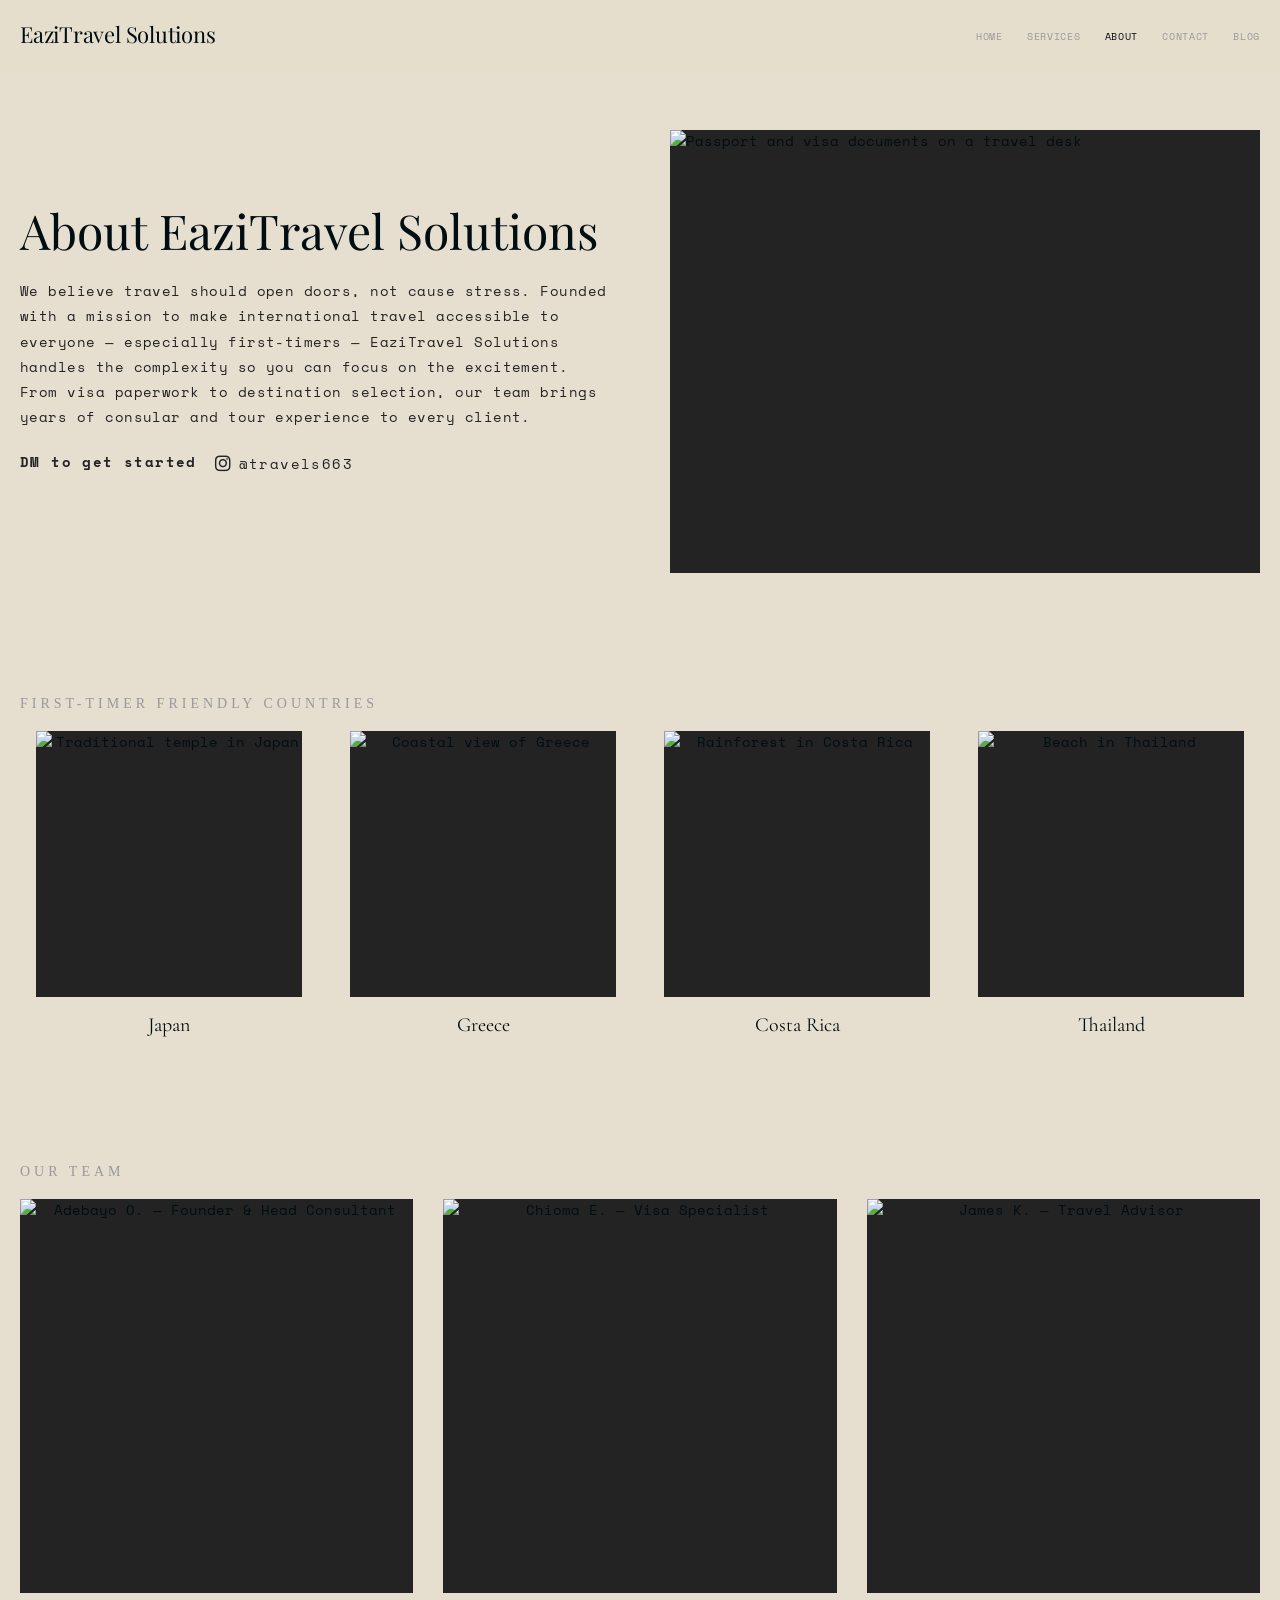
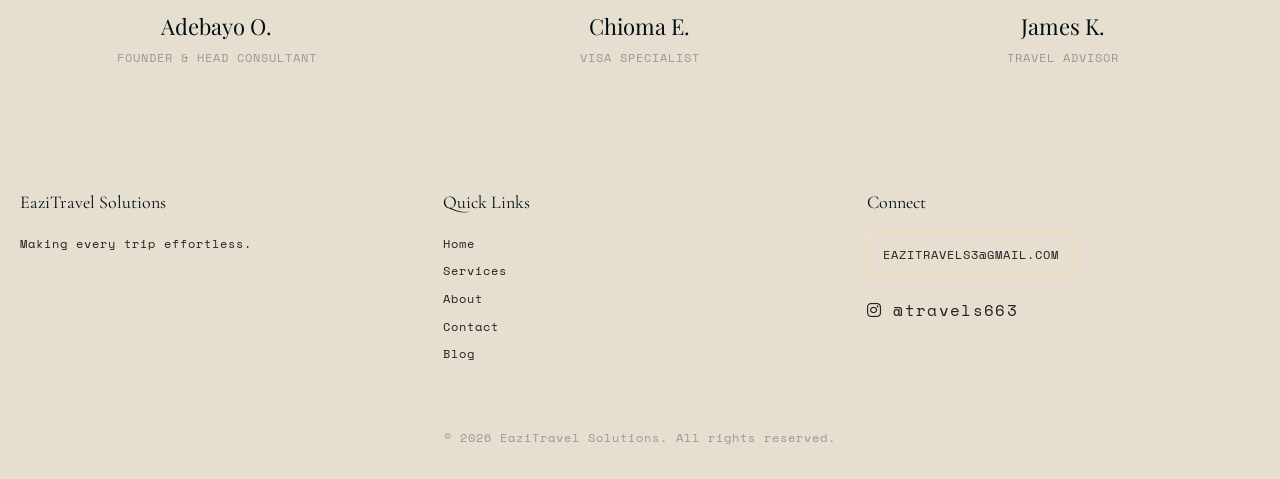
==== about.html @ a50e7de8 "Add about, services, and blog pages Company info, travel services showcase, and travel blog sections" ====
<!DOCTYPE html>
<html lang="en">
<head>
  <meta charset="UTF-8">
  <meta name="viewport" content="width=device-width, initial-scale=1.0">
  <title>About — EaziTravel Solutions</title>
  <meta name="description" content="Learn about EaziTravel Solutions — our mission, team, and first-timer friendly travel expertise.">
  <link rel="stylesheet" href="https://cdnjs.cloudflare.com/ajax/libs/font-awesome/6.5.1/css/all.min.css">
  <link href="https://fonts.googleapis.com/css2?family=Playfair+Display:ital@0;1&family=Space+Mono&family=Cormorant+Garamond:ital@0;1&display=swap" rel="stylesheet">
  <link rel="stylesheet" href="styles.css">
</head>
<body>

<header class="site-header">
  <nav class="navbar">
    <div class="logo"><a href="index.html">EaziTravel Solutions</a></div>
    <button class="hamburger" aria-label="Toggle navigation menu">
      <span></span>
      <span></span>
      <span></span>
    </button>
    <ul class="nav-links">
      <li><a href="index.html">Home</a></li>
      <li><a href="services.html">Services</a></li>
      <li><a href="about.html" class="active">About</a></li>
      <li><a href="contact.html">Contact</a></li>
      <li><a href="blog.html">Blog</a></li>
    </ul>
  </nav>
</header>

<main class="page-wrapper">

  <section class="section">
    <div class="container">
      <div class="split-layout">
        <div class="split-text">
          <h1 class="section-title">About EaziTravel Solutions</h1>
          <p>We believe travel should open doors, not cause stress. Founded with a mission to make international travel accessible to everyone — especially first-timers — EaziTravel Solutions handles the complexity so you can focus on the excitement. From visa paperwork to destination selection, our team brings years of consular and tour experience to every client.</p>
          <p style="font-family:var(--font-gt-pressura-mono);font-size:var(--text-body);letter-spacing:0.1em;">
            <strong>DM to get started</strong>
            <a href="https://instagram.com/travels663" target="_blank" rel="noopener noreferrer" style="display:inline-flex;align-items:center;gap:6px;margin-left:8px;vertical-align:middle;">
              <i class="fa-brands fa-instagram" style="font-size:18px;"></i>
              @travels663
            </a>
          </p>
        </div>
        <div class="split-image">
          <img src="https://images.unsplash.com/photo-1551882547-ff40c63fe5fa?auto=format&fit=crop&w=800&h=600&q=80" alt="Passport and visa documents on a travel desk" width="800" height="600" loading="lazy" decoding="async">
        </div>
      </div>
    </div>
  </section>

  <section class="section">
    <div class="container">
      <div class="section-label">First-Timer Friendly Countries</div>
      <div class="country-grid">
        <div class="country-card">
          <img src="https://images.unsplash.com/photo-1578632767115-351597cf2477?auto=format&fit=crop&w=400&h=300&q=80" alt="Traditional temple in Japan" class="country-img" width="400" height="300" loading="lazy" decoding="async">
          <h3 class="country-name">Japan</h3>
        </div>
        <div class="country-card">
          <img src="https://images.unsplash.com/photo-1539037116277-4db20889f2d4?auto=format&fit=crop&w=400&h=300&q=80" alt="Coastal view of Greece" class="country-img" width="400" height="300" loading="lazy" decoding="async">
          <h3 class="country-name">Greece</h3>
        </div>
        <div class="country-card">
          <img src="https://images.unsplash.com/photo-1559827260-dc66d52bef19?auto=format&fit=crop&w=400&h=300&q=80" alt="Rainforest in Costa Rica" class="country-img" width="400" height="300" loading="lazy" decoding="async">
          <h3 class="country-name">Costa Rica</h3>
        </div>
        <div class="country-card">
          <img src="https://images.unsplash.com/photo-1523906834658-6e24ef2386f9?auto=format&fit=crop&w=400&h=300&q=80" alt="Beach in Thailand" class="country-img" width="400" height="300" loading="lazy" decoding="async">
          <h3 class="country-name">Thailand</h3>
        </div>
      </div>
    </div>
  </section>

  <section class="section">
    <div class="container">
      <div class="section-label">Our Team</div>
      <div class="team-grid">
        <div class="team-card">
          <img src="https://images.unsplash.com/photo-1507003211169-0a1dd7228f2d?auto=format&fit=crop&w=300&h=300&q=80" alt="Adebayo O. — Founder & Head Consultant" width="300" height="300" loading="lazy" decoding="async">
          <h3 class="team-name">Adebayo O.</h3>
          <p class="team-role">Founder & Head Consultant</p>
        </div>
        <div class="team-card">
          <img src="https://images.unsplash.com/photo-1573496359142-b8d87734a5a2?auto=format&fit=crop&w=300&h=300&q=80" alt="Chioma E. — Visa Specialist" width="300" height="300" loading="lazy" decoding="async">
          <h3 class="team-name">Chioma E.</h3>
          <p class="team-role">Visa Specialist</p>
        </div>
        <div class="team-card">
          <img src="https://images.unsplash.com/photo-1560250097-0b93528c311a?auto=format&fit=crop&w=300&h=300&q=80" alt="James K. — Travel Advisor" width="300" height="300" loading="lazy" decoding="async">
          <h3 class="team-name">James K.</h3>
          <p class="team-role">Travel Advisor</p>
        </div>
      </div>
    </div>
  </section>

</main>

<footer class="site-footer">
  <div class="container">
    <div class="footer-grid">
      <div class="footer-col">
        <h4>EaziTravel Solutions</h4>
        <p>Making every trip effortless.</p>
      </div>
      <div class="footer-col">
        <h4>Quick Links</h4>
        <div class="footer-links">
          <a href="index.html">Home</a>
          <a href="services.html">Services</a>
          <a href="about.html">About</a>
          <a href="contact.html">Contact</a>
          <a href="blog.html">Blog</a>
        </div>
      </div>
      <div class="footer-col">
        <h4>Connect</h4>
        <a href="mailto:Eazitravels3@gmail.com" class="btn-outlined amber-link" style="display:inline-block;margin-bottom:12px;font-size:12px;">Eazitravels3@gmail.com</a>
        <a href="https://instagram.com/travels663" target="_blank" rel="noopener noreferrer" style="display:block;margin-top:8px;font-size:16px;"><i class="fa-brands fa-instagram"></i> @travels663</a>
      </div>
    </div>
    <div class="footer-bottom">
      &copy; 2026 EaziTravel Solutions. All rights reserved.
    </div>
  </div>
</footer>

<script src="script.js"></script>
</body>
</html>
---- styles.css ----
:root {
  --color-parchment: #e6dece;
  --color-deep-charcoal: #000e13;
  --color-ebony: #232323;
  --color-linen: #999999;
  --color-amber-glaze: #ffdead;

  --font-voyage: 'Playfair Display', 'Voyage', 'Georgia', serif;
  --font-gtsectradisplay: 'Cormorant Garamond', 'GTSectraDisplay', 'Georgia', serif;
  --font-times: 'Times New Roman', 'Times', serif;
  --font-gt-pressura-mono: 'Space Mono', 'GT Pressura Mono', 'Courier New', monospace;

  --text-caption: 10px;
  --text-body-sm: 12px;
  --text-body: 14px;
  --text-body-lg: 16px;

  --spacing-12: 12px;
  --spacing-16: 16px;
  --spacing-20: 20px;
  --spacing-24: 24px;
  --spacing-32: 32px;
  --spacing-60: 60px;

  --page-max-width: 1320px;
  --section-gap: 30px;
  --card-padding: 15px;
  --element-gap: 16px;

  --radius-cards: 0px;
  --radius-buttons: 0px;
}

*, *::before, *::after {
  margin: 0;
  padding: 0;
  box-sizing: border-box;
}

html {
  scroll-behavior: smooth;
}

body {
  background-color: var(--color-parchment);
  color: var(--color-deep-charcoal);
  font-family: var(--font-gt-pressura-mono);
  font-size: var(--text-body);
  line-height: 1.6;
  -webkit-font-smoothing: antialiased;
  -moz-osx-font-smoothing: grayscale;
}

img {
  max-width: 100%;
  height: auto;
  display: block;
}

a {
  color: inherit;
  text-decoration: none;
}

ul {
  list-style: none;
}

.container {
  max-width: var(--page-max-width);
  margin: 0 auto;
  padding: 0 20px;
}

.page-wrapper {
  padding-top: 70px;
}

/* --- Navigation --- */
.site-header {
  position: fixed;
  top: 0;
  left: 0;
  width: 100%;
  z-index: 1000;
  background: rgba(230, 222, 206, 0.92);
  backdrop-filter: blur(8px);
  -webkit-backdrop-filter: blur(8px);
  border-bottom: 1px solid transparent;
}

.navbar {
  max-width: var(--page-max-width);
  margin: 0 auto;
  padding: 0 20px;
  display: flex;
  align-items: center;
  justify-content: space-between;
  height: 70px;
}

.logo a {
  font-family: var(--font-voyage);
  font-size: 22px;
  font-weight: 400;
  color: var(--color-deep-charcoal);
  letter-spacing: -0.01em;
}

.nav-links {
  display: flex;
  align-items: center;
  gap: var(--spacing-24);
}

.nav-links a {
  font-family: var(--font-gt-pressura-mono);
  font-size: var(--text-caption);
  font-weight: 400;
  letter-spacing: 0.071em;
  text-transform: uppercase;
  color: var(--color-linen);
  transition: color 0.2s ease;
}

.nav-links a.active {
  color: var(--color-deep-charcoal);
}

.nav-links a:hover {
  color: var(--color-deep-charcoal);
}

.hamburger {
  display: none;
  flex-direction: column;
  gap: 5px;
  cursor: pointer;
  background: none;
  border: none;
  padding: 5px;
}

.hamburger span {
  display: block;
  width: 24px;
  height: 1.5px;
  background: var(--color-deep-charcoal);
  transition: all 0.3s ease;
}

/* --- Hero Section --- */
.hero {
  position: relative;
  min-height: 90vh;
  display: flex;
  align-items: center;
  justify-content: center;
  text-align: center;
  background-size: cover;
  background-position: center;
  background-attachment: fixed;
  overflow: hidden;
}

.hero::before {
  content: '';
  position: absolute;
  inset: 0;
  background: linear-gradient(
    135deg,
    rgba(0, 14, 19, 0.55) 0%,
    rgba(0, 14, 19, 0.25) 50%,
    rgba(0, 14, 19, 0.55) 100%
  );
  z-index: 1;
}

.hero-content {
  position: relative;
  z-index: 2;
  max-width: 800px;
  padding: 0 20px;
}

.hero-headline {
  font-family: var(--font-voyage);
  font-size: clamp(38px, 8vw, 72px);
  font-weight: 400;
  line-height: 0.92;
  color: var(--color-parchment);
  margin-bottom: var(--spacing-20);
  animation: breathe 8s ease-in-out infinite;
}

.hero-subhead {
  font-family: var(--font-gt-pressura-mono);
  font-size: var(--text-body-lg);
  letter-spacing: 0.1em;
  color: var(--color-linen);
  margin-bottom: var(--spacing-32);
}

.hero-actions {
  display: flex;
  gap: var(--spacing-16);
  justify-content: center;
  flex-wrap: wrap;
}

.hero-smaller {
  min-height: 40vh;
}

.hero-smaller .hero-headline {
  font-size: clamp(32px, 6vw, 56px);
}

/* --- Buttons --- */
.btn-filled {
  display: inline-block;
  background: var(--color-deep-charcoal);
  color: var(--color-parchment);
  font-family: var(--font-gt-pressura-mono);
  font-size: var(--text-body);
  letter-spacing: 0.1em;
  padding: 10px 15px;
  border: 1px solid var(--color-deep-charcoal);
  border-radius: var(--radius-buttons);
  cursor: pointer;
  transition: all 0.25s ease;
  text-transform: uppercase;
}

.btn-filled:hover {
  background: var(--color-ebony);
  border-color: var(--color-amber-glaze);
}

.btn-outlined {
  display: inline-block;
  background: transparent;
  color: var(--color-deep-charcoal);
  font-family: var(--font-gt-pressura-mono);
  font-size: var(--text-body);
  letter-spacing: 0.1em;
  padding: 10px 15px;
  border: 1px solid var(--color-amber-glaze);
  border-radius: var(--radius-buttons);
  cursor: pointer;
  transition: all 0.25s ease;
  text-transform: uppercase;
}

.btn-outlined:hover {
  background: var(--color-amber-glaze);
}

.btn-hero-filled {
  background: var(--color-parchment);
  color: var(--color-deep-charcoal);
  border-color: var(--color-parchment);
}

.btn-hero-filled:hover {
  background: var(--color-amber-glaze);
  border-color: var(--color-amber-glaze);
}

.btn-hero-outlined {
  color: var(--color-parchment);
  border-color: var(--color-amber-glaze);
}

.btn-hero-outlined:hover {
  background: var(--color-amber-glaze);
  color: var(--color-deep-charcoal);
}

/* --- Amber Link with slide-in underline --- */
.amber-link {
  position: relative;
  text-decoration: none;
  display: inline-block;
}

.amber-link::after {
  content: '';
  position: absolute;
  bottom: -2px;
  left: 0;
  width: 0;
  height: 1px;
  background: var(--color-amber-glaze);
  transition: width 0.3s ease;
}

.amber-link:hover::after {
  width: 100%;
}

/* --- Section Styles --- */
.section {
  padding: var(--spacing-60) 0;
}

.section-label {
  font-family: var(--font-times);
  font-size: var(--text-body);
  letter-spacing: 0.286em;
  text-transform: uppercase;
  color: var(--color-linen);
  margin-bottom: var(--spacing-16);
}

.section-title {
  font-family: var(--font-gtsectradisplay);
  font-size: 26px;
  font-weight: 400;
  line-height: 1.2;
  color: var(--color-deep-charcoal);
  margin-bottom: var(--spacing-20);
}

/* --- Ghost Card --- */
.ghost-card {
  background: transparent;
  border: 1px solid transparent;
  border-radius: var(--radius-cards);
  padding: 0 var(--spacing-24);
  padding-top: 0;
  padding-bottom: 0;
  transition: border-color 0.3s ease;
}

.ghost-card:hover {
  border-color: var(--color-parchment);
}

/* --- Social Stats --- */
.social-stats {
  display: grid;
  grid-template-columns: repeat(3, 1fr);
  gap: var(--element-gap);
  margin: var(--spacing-60) auto;
  max-width: 600px;
}

.stat-card {
  text-align: center;
  padding: var(--spacing-24) var(--spacing-16);
  border: 1px solid transparent;
  transition: border-color 0.3s ease;
  background: transparent;
}

.stat-card:hover {
  border-color: var(--color-parchment);
}

.stat-number {
  font-family: var(--font-voyage);
  font-size: 42px;
  font-weight: 400;
  line-height: 1;
  color: var(--color-deep-charcoal);
}

.stat-label {
  font-family: var(--font-gt-pressura-mono);
  font-size: var(--text-body-sm);
  letter-spacing: 0.083em;
  color: var(--color-linen);
  margin-top: 6px;
  text-transform: uppercase;
}

/* --- Intro Paragraph --- */
.intro-text {
  max-width: 680px;
  margin: 0 auto var(--spacing-60);
  text-align: center;
  font-family: var(--font-gt-pressura-mono);
  font-size: var(--text-body);
  letter-spacing: 0.1em;
  color: var(--color-deep-charcoal);
  line-height: 1.8;
}

/* --- Why Choose Us / Features Grid --- */
.features-grid {
  display: grid;
  grid-template-columns: repeat(3, 1fr);
  gap: var(--section-gap);
}

.feature-card {
  padding: 0 var(--spacing-24);
  border: 1px solid transparent;
  border-radius: var(--radius-cards);
  transition: border-color 0.3s ease;
}

.feature-card:hover {
  border-color: var(--color-parchment);
}

.feature-icon {
  font-size: 28px;
  color: var(--color-ebony);
  margin-bottom: var(--spacing-16);
}

.feature-title {
  font-family: var(--font-gtsectradisplay);
  font-size: 22px;
  font-weight: 400;
  line-height: 1.2;
  margin-bottom: var(--spacing-12);
}

.feature-desc {
  font-family: var(--font-gt-pressura-mono);
  font-size: var(--text-body);
  letter-spacing: 0.033em;
  color: var(--color-ebony);
  line-height: 1.7;
}

/* --- Testimonials --- */
.testimonials-grid {
  display: grid;
  grid-template-columns: 1fr 1fr;
  gap: var(--section-gap);
}

.testimonial-card {
  padding: var(--spacing-24);
  border: 1px solid var(--color-parchment);
  border-radius: var(--radius-cards);
}

.testimonial-quote {
  font-family: var(--font-gt-pressura-mono);
  font-size: var(--text-body);
  font-style: italic;
  letter-spacing: 0.033em;
  line-height: 1.8;
  margin-bottom: var(--spacing-16);
  color: var(--color-ebony);
}

.testimonial-author {
  font-family: var(--font-times);
  font-size: var(--text-body-sm);
  letter-spacing: 0.1em;
  color: var(--color-linen);
}

/* --- Newsletter --- */
.newsletter {
  text-align: center;
  padding: var(--spacing-60) 0;
  border-top: 1px solid var(--color-parchment);
  border-bottom: 1px solid var(--color-parchment);
}

.newsletter-label {
  font-family: var(--font-times);
  font-size: var(--text-body);
  letter-spacing: 0.286em;
  text-transform: uppercase;
  color: var(--color-linen);
  margin-bottom: var(--spacing-16);
}

.newsletter-title {
  font-family: var(--font-gtsectradisplay);
  font-size: 26px;
  font-weight: 400;
  margin-bottom: var(--spacing-24);
}

.newsletter-form {
  display: flex;
  gap: var(--spacing-12);
  justify-content: center;
  max-width: 480px;
  margin: 0 auto;
}

.newsletter-form input[type="email"] {
  flex: 1;
  font-family: var(--font-gt-pressura-mono);
  font-size: var(--text-body-sm);
  padding: 10px 15px;
  border: 1px solid var(--color-deep-charcoal);
  border-radius: var(--radius-buttons);
  background: transparent;
  color: var(--color-deep-charcoal);
  outline: none;
  transition: border-color 0.3s ease;
}

.newsletter-form input[type="email"]:focus {
  border-color: var(--color-amber-glaze);
}

.newsletter-form input[type="email"]::placeholder {
  color: var(--color-linen);
  font-family: var(--font-gt-pressura-mono);
  font-size: var(--text-body-sm);
  letter-spacing: 0.083em;
}

/* --- Footer --- */
.site-footer {
  background: var(--color-parchment);
  padding: var(--spacing-60) 0 var(--spacing-32);
  border-top: 1px solid var(--color-parchment);
}

.footer-grid {
  display: grid;
  grid-template-columns: 1fr 1fr 1fr;
  gap: var(--section-gap);
  margin-bottom: var(--spacing-32);
}

.footer-col h4 {
  font-family: var(--font-gtsectradisplay);
  font-size: 18px;
  font-weight: 400;
  margin-bottom: var(--spacing-16);
}

.footer-col p,
.footer-col a {
  font-family: var(--font-gt-pressura-mono);
  font-size: var(--text-body-sm);
  letter-spacing: 0.083em;
  color: var(--color-ebony);
  line-height: 1.8;
  display: block;
}

.footer-links a {
  margin-bottom: 6px;
  transition: color 0.2s ease;
}

.footer-links a:hover {
  color: var(--color-deep-charcoal);
}

.footer-bottom {
  text-align: center;
  padding-top: var(--spacing-24);
  border-top: 1px solid var(--color-parchment);
  font-family: var(--font-gt-pressura-mono);
  font-size: var(--text-body-sm);
  letter-spacing: 0.083em;
  color: var(--color-linen);
}

/* --- Services Page --- */
.services-grid {
  display: grid;
  grid-template-columns: repeat(2, 1fr);
  gap: var(--section-gap);
}

.service-card {
  padding: var(--spacing-32) var(--spacing-24);
  border: 1px solid transparent;
  border-radius: var(--radius-cards);
  transition: border-color 0.3s ease;
  position: relative;
}

.service-card:hover {
  border-color: var(--color-parchment);
}

.service-icon {
  font-size: 32px;
  color: var(--color-ebony);
  margin-bottom: var(--spacing-16);
}

.service-title {
  font-family: var(--font-gtsectradisplay);
  font-size: 22px;
  font-weight: 400;
  line-height: 1.2;
  margin-bottom: var(--spacing-12);
}

.service-desc {
  font-family: var(--font-gt-pressura-mono);
  font-size: var(--text-body);
  letter-spacing: 0.033em;
  color: var(--color-ebony);
  line-height: 1.7;
}

.limited-badge {
  display: inline-block;
  border: 1px solid var(--color-amber-glaze);
  padding: 4px 10px;
  font-family: var(--font-gt-pressura-mono);
  font-size: var(--text-caption);
  letter-spacing: 0.071em;
  text-transform: uppercase;
  color: var(--color-deep-charcoal);
  margin-top: var(--spacing-12);
}

.cta-center {
  text-align: center;
  margin-top: var(--spacing-60);
}

/* --- About Page --- */
.split-layout {
  display: grid;
  grid-template-columns: 1fr 1fr;
  gap: var(--spacing-60);
  align-items: center;
}

.split-text .section-title {
  font-family: var(--font-voyage);
  font-size: clamp(32px, 5vw, 48px);
  font-weight: 400;
  line-height: 1;
  margin-bottom: var(--spacing-24);
}

.split-text p {
  font-family: var(--font-gt-pressura-mono);
  font-size: var(--text-body);
  letter-spacing: 0.033em;
  line-height: 1.8;
  color: var(--color-ebony);
  margin-bottom: var(--spacing-20);
}

.split-image img {
  width: 100%;
  aspect-ratio: 4 / 3;
  object-fit: cover;
  background-color: var(--color-ebony);
}

.country-grid {
  display: grid;
  grid-template-columns: repeat(4, 1fr);
  gap: var(--element-gap);
}

.country-card {
  text-align: center;
  padding: 0 var(--spacing-16);
}

.country-card .country-img {
  width: 100%;
  aspect-ratio: 1;
  object-fit: cover;
  margin-bottom: var(--spacing-12);
  background-color: var(--color-ebony);
}

.country-name {
  font-family: var(--font-gtsectradisplay);
  font-size: 20px;
  font-weight: 400;
}

/* --- Team --- */
.team-grid {
  display: grid;
  grid-template-columns: repeat(3, 1fr);
  gap: var(--section-gap);
}

.team-card {
  text-align: center;
}

.team-card img {
  width: 100%;
  aspect-ratio: 1;
  object-fit: cover;
  margin-bottom: var(--spacing-16);
  background-color: var(--color-ebony);
}

.team-name {
  font-family: var(--font-voyage);
  font-size: 22px;
  font-weight: 400;
  margin-bottom: 4px;
}

.team-role {
  font-family: var(--font-gt-pressura-mono);
  font-size: var(--text-body-sm);
  letter-spacing: 0.083em;
  color: var(--color-linen);
  text-transform: uppercase;
}

/* --- Contact Page --- */
.contact-layout {
  display: grid;
  grid-template-columns: 1fr 1fr;
  gap: var(--spacing-60);
}

.contact-headline {
  font-family: var(--font-voyage);
  font-size: clamp(36px, 5vw, 56px);
  font-weight: 400;
  line-height: 1;
  margin-bottom: var(--spacing-32);
}

.form-group {
  margin-bottom: var(--spacing-20);
}

.form-group label {
  display: block;
  font-family: var(--font-gt-pressura-mono);
  font-size: var(--text-body-sm);
  letter-spacing: 0.083em;
  text-transform: uppercase;
  margin-bottom: 6px;
  color: var(--color-ebony);
}

.form-group input,
.form-group textarea {
  width: 100%;
  font-family: var(--font-gt-pressura-mono);
  font-size: var(--text-body);
  padding: 12px 15px;
  border: 1px solid var(--color-deep-charcoal);
  border-radius: var(--radius-buttons);
  background: var(--color-parchment);
  color: var(--color-deep-charcoal);
  outline: none;
  transition: border-color 0.3s ease;
}

.form-group input:focus,
.form-group textarea:focus {
  border-color: var(--color-amber-glaze);
}

.form-group textarea {
  min-height: 140px;
  resize: vertical;
}

.contact-info {
  display: flex;
  flex-direction: column;
  gap: var(--spacing-24);
}

.contact-info-item {
  margin-bottom: var(--spacing-16);
}

.contact-info-item h4 {
  font-family: var(--font-gtsectradisplay);
  font-size: 18px;
  font-weight: 400;
  margin-bottom: var(--spacing-8);
}

.contact-info-item a,
.contact-info-item p {
  font-family: var(--font-gt-pressura-mono);
  font-size: var(--text-body-sm);
  letter-spacing: 0.083em;
  color: var(--color-ebony);
}

.contact-map img {
  width: 100%;
  aspect-ratio: 2 / 1;
  object-fit: cover;
  margin-top: var(--spacing-16);
  background-color: var(--color-ebony);
}

.cta-social {
  text-align: center;
  padding: var(--spacing-60) 0;
}

.cta-social h2 {
  font-family: var(--font-voyage);
  font-size: clamp(28px, 4vw, 42px);
  font-weight: 400;
  margin-bottom: var(--spacing-16);
}

.cta-social .social-link {
  font-family: var(--font-gt-pressura-mono);
  font-size: var(--text-body-lg);
  display: inline-flex;
  align-items: center;
  gap: 8px;
  margin-top: var(--spacing-12);
}

.cta-social .social-link i {
  font-size: 24px;
}

/* --- Blog Page --- */
.blog-grid {
  display: grid;
  grid-template-columns: repeat(3, 1fr);
  gap: var(--section-gap);
}

.blog-card {
  border: 1px solid transparent;
  border-radius: var(--radius-cards);
  transition: border-color 0.3s ease;
}

.blog-card:hover {
  border-color: var(--color-parchment);
}

.blog-card img {
  width: 100%;
  aspect-ratio: 3/2;
  object-fit: cover;
  margin-bottom: var(--spacing-16);
  background-color: var(--color-ebony);
}

.blog-card-title {
  font-family: var(--font-gtsectradisplay);
  font-size: 20px;
  font-weight: 400;
  line-height: 1.25;
  margin-bottom: var(--spacing-12);
  padding: 0 var(--spacing-24);
}

.blog-card-excerpt {
  font-family: var(--font-gt-pressura-mono);
  font-size: var(--text-body);
  letter-spacing: 0.033em;
  color: var(--color-ebony);
  line-height: 1.7;
  margin-bottom: var(--spacing-16);
  padding: 0 var(--spacing-24);
}

.blog-card .read-more {
  display: inline-block;
  margin: 0 var(--spacing-24);
  margin-bottom: var(--spacing-16);
  font-family: var(--font-gt-pressura-mono);
  font-size: var(--text-body-sm);
  letter-spacing: 0.083em;
  text-transform: uppercase;
}

/* --- Animations --- */
@keyframes breathe {
  0%, 100% { transform: scale(1); opacity: 0.9; }
  50% { transform: scale(1.02); opacity: 1; }
}

/* --- Responsive --- */
@media (max-width: 1024px) {
  .features-grid,
  .services-grid,
  .blog-grid {
    grid-template-columns: repeat(2, 1fr);
  }

  .country-grid {
    grid-template-columns: repeat(2, 1fr);
  }

  .team-grid {
    grid-template-columns: repeat(2, 1fr);
  }
}

@media (max-width: 768px) {
  .nav-links {
    position: fixed;
    top: 70px;
    left: 0;
    width: 100%;
    background: rgba(230, 222, 206, 0.98);
    backdrop-filter: blur(8px);
    -webkit-backdrop-filter: blur(8px);
    flex-direction: column;
    padding: var(--spacing-24) 20px;
    gap: var(--spacing-20);
    transform: translateY(-120%);
    opacity: 0;
    transition: transform 0.4s ease, opacity 0.4s ease;
    border-bottom: 1px solid var(--color-parchment);
    z-index: 999;
  }

  .nav-links.nav-open {
    transform: translateY(0);
    opacity: 1;
  }

  .nav-links a {
    font-size: var(--text-body-sm);
  }

  .hamburger {
    display: flex;
  }

  .hero {
    background-attachment: scroll;
    min-height: 70vh;
  }

  .hero-smaller {
    min-height: 30vh;
  }

  .social-stats {
    grid-template-columns: repeat(3, 1fr);
    gap: 10px;
  }

  .stat-number {
    font-size: 32px;
  }

  .features-grid,
  .services-grid,
  .blog-grid {
    grid-template-columns: 1fr;
  }

  .testimonials-grid,
  .split-layout,
  .contact-layout {
    grid-template-columns: 1fr;
  }

  .footer-grid {
    grid-template-columns: 1fr;
    gap: var(--spacing-24);
  }

  .country-grid {
    grid-template-columns: repeat(2, 1fr);
  }

  .team-grid {
    grid-template-columns: 1fr;
  }

  .newsletter-form {
    flex-direction: column;
    gap: var(--spacing-12);
  }

  .newsletter-form input[type="email"] {
    width: 100%;
  }

  .hero-actions {
    flex-direction: column;
    align-items: center;
  }
}

@media (max-width: 480px) {
  .social-stats {
    grid-template-columns: 1fr;
    max-width: 200px;
  }

  .country-grid {
    grid-template-columns: 1fr;
  }

  .stat-number {
    font-size: 36px;
  }
}
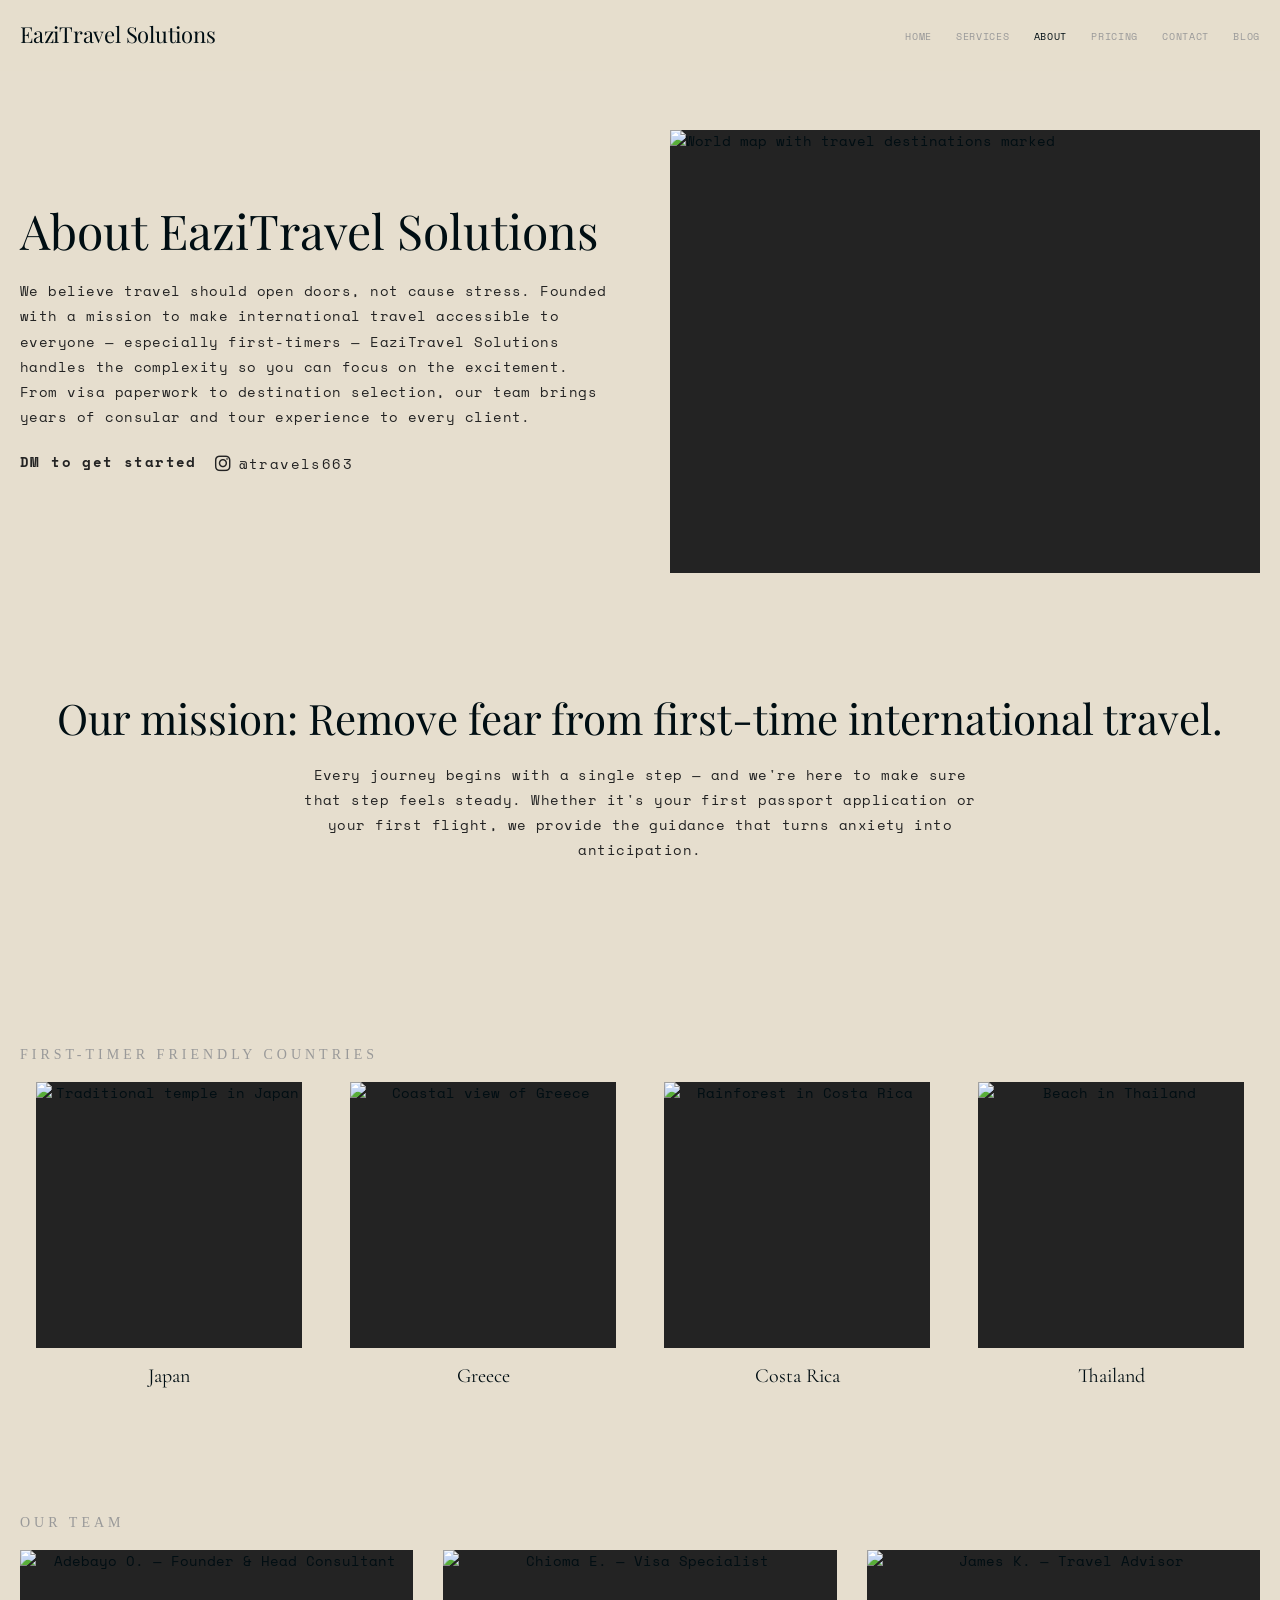
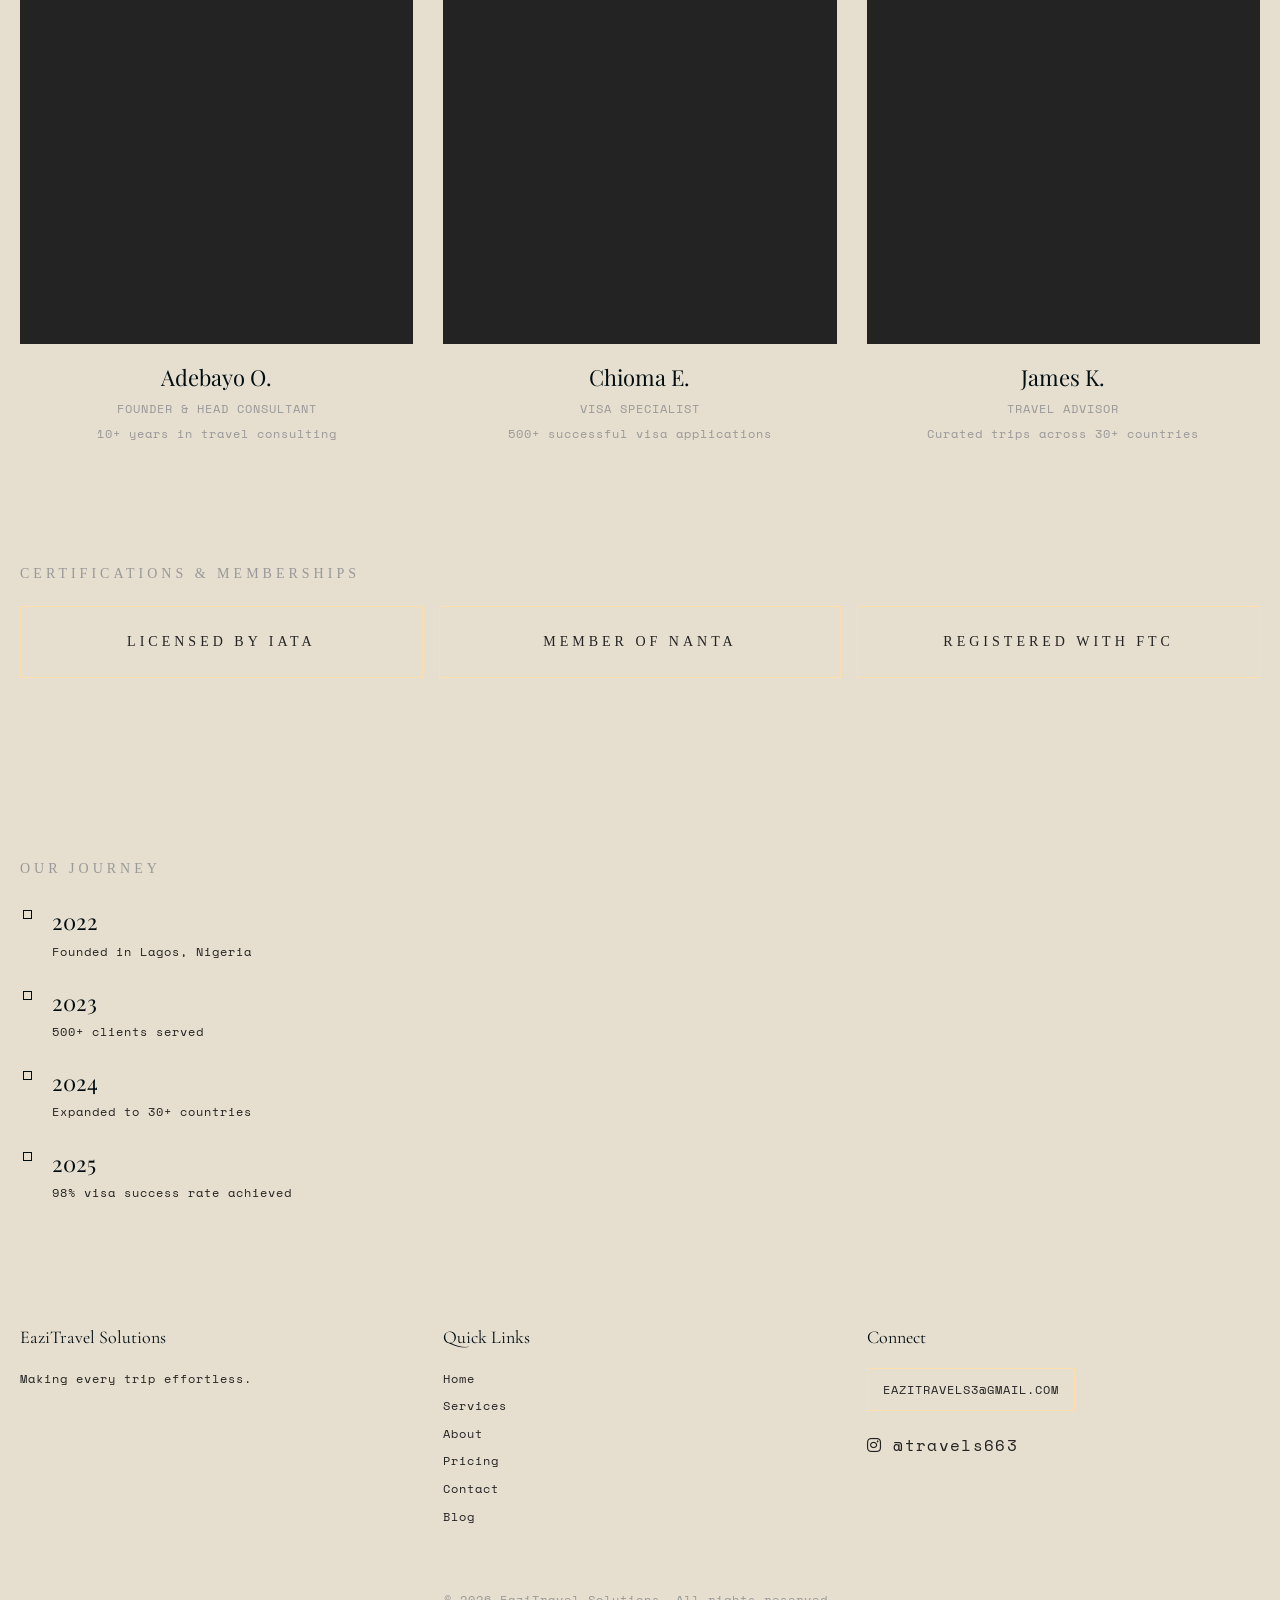
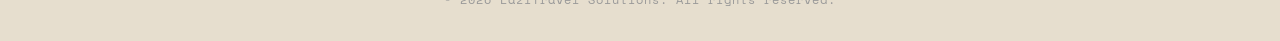
==== commit 734115e4: "Add expandable service details, comparison table, mission, team, certifications, and timeline sectio" ====
--- a/about.html
+++ b/about.html
@@ -3,8 +3,9 @@
 <head>
   <meta charset="UTF-8">
   <meta name="viewport" content="width=device-width, initial-scale=1.0">
-  <title>About — EaziTravel Solutions</title>
-  <meta name="description" content="Learn about EaziTravel Solutions — our mission, team, and first-timer friendly travel expertise.">
+  <title>About Us — Mission, Team &amp; Story | EaziTravel Solutions</title>
+  <meta name="description" content="Learn about EaziTravel Solutions' mission to make international travel stress-free. Meet our team, see our certifications, and explore our journey since 2022.">
+  <meta property="og:image" content="https://source.unsplash.com/featured/1200x630?travel-map">
   <link rel="stylesheet" href="https://cdnjs.cloudflare.com/ajax/libs/font-awesome/6.5.1/css/all.min.css">
   <link href="https://fonts.googleapis.com/css2?family=Playfair+Display:ital@0;1&family=Space+Mono&family=Cormorant+Garamond:ital@0;1&display=swap" rel="stylesheet">
   <link rel="stylesheet" href="styles.css">
@@ -23,6 +24,7 @@
       <li><a href="index.html">Home</a></li>
       <li><a href="services.html">Services</a></li>
       <li><a href="about.html" class="active">About</a></li>
+      <li><a href="pricing.html">Pricing</a></li>
       <li><a href="contact.html">Contact</a></li>
       <li><a href="blog.html">Blog</a></li>
     </ul>
@@ -31,6 +33,7 @@
 
 <main class="page-wrapper">
 
+  <!-- Split layout -->
   <section class="section">
     <div class="container">
       <div class="split-layout">
@@ -46,54 +49,104 @@
           </p>
         </div>
         <div class="split-image">
-          <img src="https://images.unsplash.com/photo-1551882547-ff40c63fe5fa?auto=format&fit=crop&w=800&h=600&q=80" alt="Passport and visa documents on a travel desk" width="800" height="600" loading="lazy" decoding="async">
+          <img src="https://source.unsplash.com/featured/800x600?travel-map" alt="World map with travel destinations marked" loading="lazy">
         </div>
       </div>
     </div>
   </section>
 
+  <!-- Mission Statement -->
+  <section class="mission-section">
+    <div class="container">
+      <h2 class="mission-headline">Our mission: Remove fear from first-time international travel.</h2>
+      <p class="mission-text">Every journey begins with a single step — and we're here to make sure that step feels steady. Whether it's your first passport application or your first flight, we provide the guidance that turns anxiety into anticipation.</p>
+    </div>
+  </section>
+
+  <!-- First-Timer Friendly Countries -->
   <section class="section">
     <div class="container">
       <div class="section-label">First-Timer Friendly Countries</div>
       <div class="country-grid">
         <div class="country-card">
-          <img src="https://images.unsplash.com/photo-1578632767115-351597cf2477?auto=format&fit=crop&w=400&h=300&q=80" alt="Traditional temple in Japan" class="country-img" width="400" height="300" loading="lazy" decoding="async">
+          <img src="https://source.unsplash.com/featured/400x300?japan,temple" alt="Traditional temple in Japan" class="country-img" loading="lazy">
           <h3 class="country-name">Japan</h3>
         </div>
         <div class="country-card">
-          <img src="https://images.unsplash.com/photo-1539037116277-4db20889f2d4?auto=format&fit=crop&w=400&h=300&q=80" alt="Coastal view of Greece" class="country-img" width="400" height="300" loading="lazy" decoding="async">
+          <img src="https://source.unsplash.com/featured/400x300?greece,ocean" alt="Coastal view of Greece" class="country-img" loading="lazy">
           <h3 class="country-name">Greece</h3>
         </div>
         <div class="country-card">
-          <img src="https://images.unsplash.com/photo-1559827260-dc66d52bef19?auto=format&fit=crop&w=400&h=300&q=80" alt="Rainforest in Costa Rica" class="country-img" width="400" height="300" loading="lazy" decoding="async">
+          <img src="https://source.unsplash.com/featured/400x300?costa-rica,nature" alt="Rainforest in Costa Rica" class="country-img" loading="lazy">
           <h3 class="country-name">Costa Rica</h3>
         </div>
         <div class="country-card">
-          <img src="https://images.unsplash.com/photo-1523906834658-6e24ef2386f9?auto=format&fit=crop&w=400&h=300&q=80" alt="Beach in Thailand" class="country-img" width="400" height="300" loading="lazy" decoding="async">
+          <img src="https://source.unsplash.com/featured/400x300?thailand,beach" alt="Beach in Thailand" class="country-img" loading="lazy">
           <h3 class="country-name">Thailand</h3>
         </div>
       </div>
     </div>
   </section>
 
+  <!-- Team -->
   <section class="section">
     <div class="container">
       <div class="section-label">Our Team</div>
       <div class="team-grid">
         <div class="team-card">
-          <img src="https://images.unsplash.com/photo-1507003211169-0a1dd7228f2d?auto=format&fit=crop&w=300&h=300&q=80" alt="Adebayo O. — Founder & Head Consultant" width="300" height="300" loading="lazy" decoding="async">
+          <img src="https://source.unsplash.com/featured/300x300?professional,man" alt="Adebayo O. — Founder & Head Consultant" loading="lazy">
           <h3 class="team-name">Adebayo O.</h3>
-          <p class="team-role">Founder & Head Consultant</p>
+          <p class="team-role">Founder &amp; Head Consultant</p>
+          <p style="font-family:var(--font-gt-pressura-mono);font-size:var(--text-body-sm);letter-spacing:0.083em;color:var(--color-linen);margin-top:6px;">10+ years in travel consulting</p>
         </div>
         <div class="team-card">
-          <img src="https://images.unsplash.com/photo-1573496359142-b8d87734a5a2?auto=format&fit=crop&w=300&h=300&q=80" alt="Chioma E. — Visa Specialist" width="300" height="300" loading="lazy" decoding="async">
+          <img src="https://source.unsplash.com/featured/300x300?professional,woman" alt="Chioma E. — Visa Specialist" loading="lazy">
           <h3 class="team-name">Chioma E.</h3>
           <p class="team-role">Visa Specialist</p>
+          <p style="font-family:var(--font-gt-pressura-mono);font-size:var(--text-body-sm);letter-spacing:0.083em;color:var(--color-linen);margin-top:6px;">500+ successful visa applications</p>
         </div>
         <div class="team-card">
-          <img src="https://images.unsplash.com/photo-1560250097-0b93528c311a?auto=format&fit=crop&w=300&h=300&q=80" alt="James K. — Travel Advisor" width="300" height="300" loading="lazy" decoding="async">
+          <img src="https://source.unsplash.com/featured/300x300?business,man" alt="James K. — Travel Advisor" loading="lazy">
           <h3 class="team-name">James K.</h3>
           <p class="team-role">Travel Advisor</p>
+          <p style="font-family:var(--font-gt-pressura-mono);font-size:var(--text-body-sm);letter-spacing:0.083em;color:var(--color-linen);margin-top:6px;">Curated trips across 30+ countries</p>
+        </div>
+      </div>
+    </div>
+  </section>
+
+  <!-- Certifications -->
+  <section class="section">
+    <div class="container">
+      <div class="section-label">Certifications &amp; Memberships</div>
+      <div class="cert-grid">
+        <div class="cert-card">Licensed by IATA</div>
+        <div class="cert-card">Member of NANTA</div>
+        <div class="cert-card">Registered with FTC</div>
+      </div>
+    </div>
+  </section>
+
+  <!-- Timeline -->
+  <section class="section timeline-section">
+    <div class="container">
+      <div class="section-label">Our Journey</div>
+      <div class="timeline">
+        <div class="timeline-item">
+          <div class="timeline-year">2022</div>
+          <div class="timeline-event">Founded in Lagos, Nigeria</div>
+        </div>
+        <div class="timeline-item">
+          <div class="timeline-year">2023</div>
+          <div class="timeline-event">500+ clients served</div>
+        </div>
+        <div class="timeline-item">
+          <div class="timeline-year">2024</div>
+          <div class="timeline-event">Expanded to 30+ countries</div>
+        </div>
+        <div class="timeline-item">
+          <div class="timeline-year">2025</div>
+          <div class="timeline-event">98% visa success rate achieved</div>
         </div>
       </div>
     </div>
@@ -114,6 +167,7 @@
           <a href="index.html">Home</a>
           <a href="services.html">Services</a>
           <a href="about.html">About</a>
+          <a href="pricing.html">Pricing</a>
           <a href="contact.html">Contact</a>
           <a href="blog.html">Blog</a>
         </div>
@@ -130,6 +184,11 @@
   </div>
 </footer>
 
+<!-- Back to top -->
+<button id="backToTop" class="back-to-top" aria-label="Back to top">
+  <i class="fa-solid fa-arrow-up"></i>
+</button>
+
 <script src="script.js"></script>
 </body>
 </html>
--- a/styles.css
+++ b/styles.css
@@ -877,6 +877,391 @@
   text-transform: uppercase;
 }
 
+/* --- Steps Grid (How It Works) --- */
+.steps-grid {
+  display: grid;
+  grid-template-columns: repeat(3, 1fr);
+  gap: var(--section-gap);
+  margin-top: var(--spacing-32);
+}
+
+.step-card {
+  padding: var(--spacing-32) var(--spacing-24);
+  border: 1px solid transparent;
+  transition: border-color 0.3s ease;
+}
+.step-card:hover {
+  border-color: var(--color-parchment);
+}
+
+.step-number {
+  font-family: var(--font-gtsectradisplay);
+  font-size: 28px;
+  font-weight: 400;
+  color: var(--color-deep-charcoal);
+  margin-bottom: var(--spacing-16);
+}
+
+/* --- Trust Banner --- */
+.trust-grid {
+  display: grid;
+  grid-template-columns: repeat(3, 1fr);
+  gap: var(--element-gap);
+  margin: var(--spacing-60) auto;
+  max-width: 900px;
+}
+
+.trust-card {
+  text-align: center;
+  padding: var(--spacing-24) var(--spacing-16);
+  border: 1px solid transparent;
+  transition: border-color 0.3s ease;
+}
+.trust-card:hover {
+  border-color: var(--color-parchment);
+}
+
+.trust-number {
+  font-family: var(--font-voyage);
+  font-size: 36px;
+  font-weight: 400;
+  color: var(--color-deep-charcoal);
+  margin-bottom: 4px;
+}
+
+.trust-label {
+  font-family: var(--font-gt-pressura-mono);
+  font-size: var(--text-body-sm);
+  letter-spacing: 0.083em;
+  color: var(--color-linen);
+  text-transform: uppercase;
+}
+
+.trust-partners {
+  font-family: var(--font-times);
+  font-size: var(--text-body);
+  letter-spacing: 0.286em;
+  text-transform: uppercase;
+  color: var(--color-ebony);
+  line-height: 1.6;
+  margin-top: 6px;
+}
+
+/* --- Chat Bubble --- */
+.chat-bubble {
+  position: fixed;
+  bottom: 24px;
+  right: 24px;
+  z-index: 998;
+}
+
+.chat-bubble a {
+  display: flex;
+  align-items: center;
+  gap: 10px;
+  padding: 12px 20px;
+  border: 1px solid var(--color-deep-charcoal);
+  background: var(--color-parchment);
+  font-family: var(--font-gt-pressura-mono);
+  font-size: var(--text-body-sm);
+  letter-spacing: 0.083em;
+  color: var(--color-deep-charcoal);
+  transition: border-color 0.3s ease;
+  text-decoration: none;
+}
+
+.chat-bubble a:hover {
+  border-color: var(--color-amber-glaze);
+}
+
+.chat-bubble i {
+  font-size: 18px;
+}
+
+/* --- Back to Top --- */
+.back-to-top {
+  position: fixed;
+  bottom: 80px;
+  right: 24px;
+  z-index: 997;
+  width: 40px;
+  height: 40px;
+  display: flex;
+  align-items: center;
+  justify-content: center;
+  background: var(--color-deep-charcoal);
+  color: var(--color-parchment);
+  border: 1px solid var(--color-deep-charcoal);
+  cursor: pointer;
+  opacity: 0;
+  visibility: hidden;
+  transition: opacity 0.3s ease, visibility 0.3s ease, border-color 0.3s ease;
+  font-size: 16px;
+}
+.back-to-top.visible {
+  opacity: 1;
+  visibility: visible;
+}
+.back-to-top:hover {
+  border-color: var(--color-amber-glaze);
+}
+
+/* --- Service Details (details/summary) --- */
+.service-details {
+  margin-top: var(--spacing-16);
+  font-family: var(--font-gt-pressura-mono);
+  font-size: var(--text-body-sm);
+  letter-spacing: 0.033em;
+  color: var(--color-ebony);
+}
+
+.service-details summary {
+  display: inline-block;
+  cursor: pointer;
+  border: 1px solid var(--color-amber-glaze);
+  padding: 6px 12px;
+  font-size: var(--text-caption);
+  letter-spacing: 0.071em;
+  text-transform: uppercase;
+  color: var(--color-deep-charcoal);
+  transition: background 0.2s ease;
+  margin-bottom: var(--spacing-12);
+}
+.service-details summary:hover {
+  background: var(--color-amber-glaze);
+}
+
+.service-details[open] summary {
+  background: var(--color-amber-glaze);
+}
+
+.details-content {
+  padding: var(--spacing-16) 0;
+  border-top: 1px solid var(--color-parchment);
+}
+
+.details-content p {
+  margin-bottom: 6px;
+  line-height: 1.7;
+}
+
+.details-content strong {
+  font-weight: 400;
+  color: var(--color-deep-charcoal);
+}
+
+/* --- Comparison Table --- */
+.comparison-section {
+  margin-top: var(--spacing-60);
+  overflow-x: auto;
+}
+
+.comparison-table {
+  width: 100%;
+  border-collapse: collapse;
+  font-family: var(--font-gt-pressura-mono);
+  font-size: var(--text-body-sm);
+  letter-spacing: 0.083em;
+  margin-top: var(--spacing-20);
+}
+
+.comparison-table th,
+.comparison-table td {
+  border: 1px solid var(--color-parchment);
+  padding: 12px 16px;
+  text-align: left;
+}
+.comparison-table th {
+  font-weight: 400;
+  text-transform: uppercase;
+  color: var(--color-deep-charcoal);
+  background: transparent;
+}
+.comparison-table td {
+  color: var(--color-ebony);
+}
+.comparison-table td:first-child {
+  font-weight: 400;
+  color: var(--color-deep-charcoal);
+}
+
+/* --- Pricing Page --- */
+.pricing-grid {
+  display: grid;
+  grid-template-columns: repeat(4, 1fr);
+  gap: var(--section-gap);
+  margin-top: var(--spacing-32);
+}
+
+.pricing-card {
+  padding: var(--spacing-32) var(--spacing-20);
+  border: 1px solid transparent;
+  transition: border-color 0.3s ease;
+  display: flex;
+  flex-direction: column;
+}
+.pricing-card:hover {
+  border-color: var(--color-parchment);
+}
+.pricing-card.featured {
+  border-color: var(--color-amber-glaze);
+}
+
+.pricing-card-title {
+  font-family: var(--font-gtsectradisplay);
+  font-size: 20px;
+  font-weight: 400;
+  margin-bottom: var(--spacing-12);
+}
+
+.pricing-price {
+  font-family: var(--font-voyage);
+  font-size: 42px;
+  font-weight: 400;
+  line-height: 1;
+  color: var(--color-deep-charcoal);
+  margin-bottom: var(--spacing-20);
+}
+
+.pricing-features {
+  list-style: none;
+  margin-bottom: var(--spacing-24);
+  flex: 1;
+}
+
+.pricing-features li {
+  font-family: var(--font-gt-pressura-mono);
+  font-size: var(--text-body-sm);
+  letter-spacing: 0.083em;
+  color: var(--color-ebony);
+  padding: 6px 0;
+  border-bottom: 1px solid var(--color-parchment);
+}
+.pricing-features li:last-child {
+  border-bottom: none;
+}
+
+.pricing-card .btn-filled,
+.pricing-card .btn-outlined {
+  align-self: flex-start;
+}
+
+/* --- Mission Section --- */
+.mission-section {
+  text-align: center;
+  padding: var(--spacing-60) 0;
+  border-top: 1px solid var(--color-parchment);
+  border-bottom: 1px solid var(--color-parchment);
+  margin-bottom: var(--spacing-60);
+}
+
+.mission-headline {
+  font-family: var(--font-voyage);
+  font-size: clamp(28px, 4vw, 42px);
+  font-weight: 400;
+  line-height: 1.15;
+  color: var(--color-deep-charcoal);
+  margin-bottom: var(--spacing-20);
+}
+
+.mission-text {
+  font-family: var(--font-gt-pressura-mono);
+  font-size: var(--text-body);
+  letter-spacing: 0.033em;
+  color: var(--color-ebony);
+  max-width: 680px;
+  margin: 0 auto;
+  line-height: 1.8;
+}
+
+/* --- Certifications Grid --- */
+.cert-grid {
+  display: grid;
+  grid-template-columns: repeat(3, 1fr);
+  gap: var(--element-gap);
+  margin-top: var(--spacing-20);
+}
+
+.cert-card {
+  text-align: center;
+  padding: var(--spacing-24) var(--spacing-16);
+  border: 1px solid var(--color-amber-glaze);
+  font-family: var(--font-times);
+  font-size: var(--text-body);
+  letter-spacing: 0.286em;
+  text-transform: uppercase;
+  color: var(--color-ebony);
+  transition: background 0.2s ease;
+}
+.cert-card:hover {
+  background: rgba(255, 222, 173, 0.08);
+}
+
+/* --- Timeline --- */
+.timeline-section {
+  margin-top: var(--spacing-60);
+}
+
+.timeline {
+  position: relative;
+  padding-left: var(--spacing-32);
+  margin-top: var(--spacing-24);
+}
+.timeline::before {
+  content: '';
+  position: absolute;
+  left: 7px;
+  top: 0;
+  bottom: 0;
+  width: 1px;
+  background: var(--color-parchment);
+}
+
+.timeline-item {
+  position: relative;
+  padding-bottom: var(--spacing-24);
+}
+.timeline-item:last-child {
+  padding-bottom: 0;
+}
+
+.timeline-item::before {
+  content: '';
+  position: absolute;
+  left: calc(-1 * var(--spacing-32) + 3px);
+  top: 6px;
+  width: 9px;
+  height: 9px;
+  background: var(--color-parchment);
+  border: 1px solid var(--color-deep-charcoal);
+}
+
+.timeline-year {
+  font-family: var(--font-voyage);
+  font-size: 22px;
+  font-weight: 400;
+  color: var(--color-deep-charcoal);
+  margin-bottom: 2px;
+}
+
+.timeline-event {
+  font-family: var(--font-gt-pressura-mono);
+  font-size: var(--text-body-sm);
+  letter-spacing: 0.083em;
+  color: var(--color-ebony);
+}
+
+/* --- Service Card Scale on Hover --- */
+.service-card {
+  transition: border-color 0.3s ease, transform 0.3s ease;
+}
+.service-card:hover {
+  border-color: var(--color-parchment);
+  transform: scale(1.02);
+}
+
+/* --- Pricing link in nav (handled by existing styles) --- */
+
 /* --- Animations --- */
 @keyframes breathe {
   0%, 100% { transform: scale(1); opacity: 0.9; }
@@ -887,7 +1272,8 @@
 @media (max-width: 1024px) {
   .features-grid,
   .services-grid,
-  .blog-grid {
+  .blog-grid,
+  .pricing-grid {
     grid-template-columns: repeat(2, 1fr);
   }
 
@@ -952,7 +1338,14 @@
 
   .features-grid,
   .services-grid,
-  .blog-grid {
+  .blog-grid,
+  .pricing-grid,
+  .steps-grid {
+    grid-template-columns: 1fr;
+  }
+
+  .trust-grid,
+  .cert-grid {
     grid-template-columns: 1fr;
   }
 
@@ -975,6 +1368,14 @@
     grid-template-columns: 1fr;
   }
 
+  .comparison-table {
+    font-size: var(--text-caption);
+  }
+  .comparison-table th,
+  .comparison-table td {
+    padding: 8px 10px;
+  }
+
   .newsletter-form {
     flex-direction: column;
     gap: var(--spacing-12);
@@ -1003,4 +1404,20 @@
   .stat-number {
     font-size: 36px;
   }
-}
+
+  .pricing-grid {
+    grid-template-columns: 1fr;
+  }
+
+  .trust-grid {
+    grid-template-columns: 1fr;
+  }
+
+  .comparison-table {
+    font-size: var(--text-caption);
+  }
+  .comparison-table th,
+  .comparison-table td {
+    padding: 6px 8px;
+  }
+}
